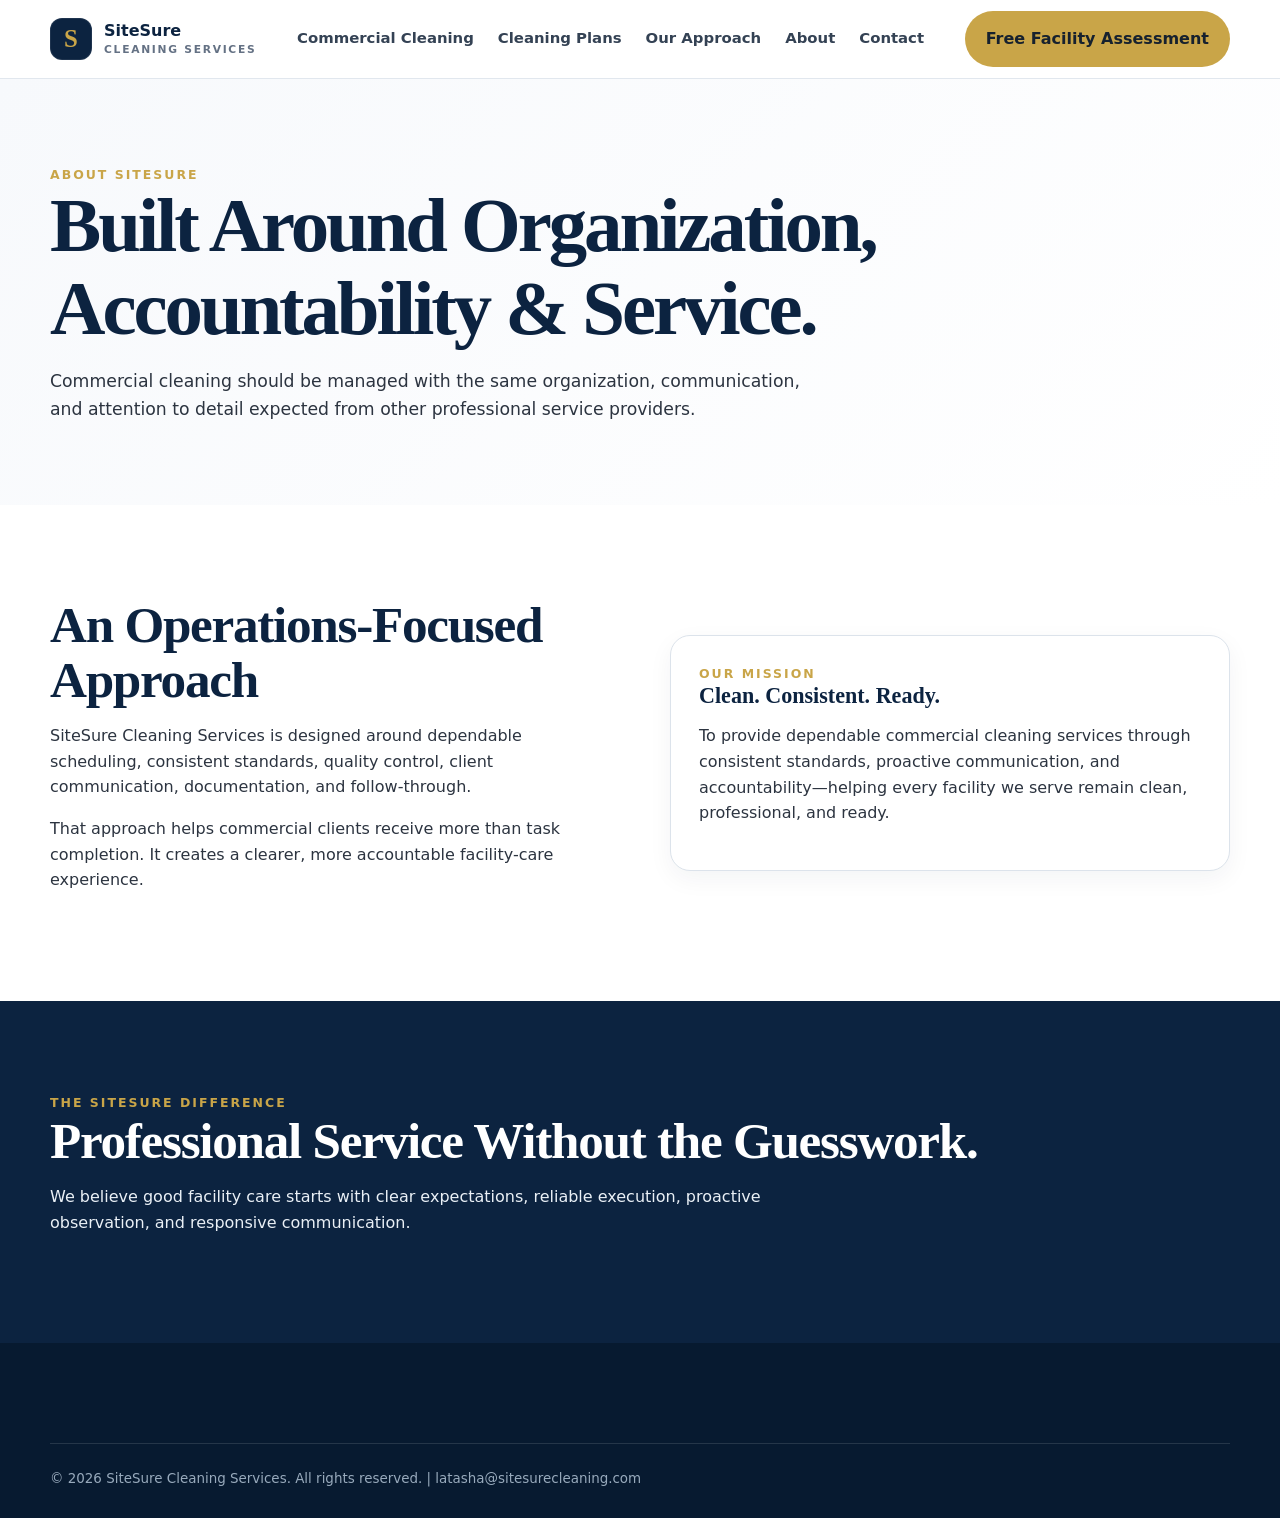
==== about.html @ b4db821f "Add files via upload" ====
<!doctype html><html lang="en"><head><meta charset="utf-8"><meta name="viewport" content="width=device-width,initial-scale=1"><title>About SiteSure Cleaning Services</title><meta name="description" content="SiteSure was built around organization, accountability, communication, and dependable commercial facility care."><link rel="stylesheet" href="assets/site.css"></head><body>
<header class="header"><div class="container nav"><a class="brand" href="index.html"><span class="brandmark">S</span><span class="brandtext">SiteSure<small>Cleaning Services</small></span></a><button class="mobile-toggle" aria-label="Open navigation">☰</button><nav class="navlinks"><a href="commercial-cleaning.html">Commercial Cleaning</a><a href="cleaning-plans.html">Cleaning Plans</a><a href="our-approach.html">Our Approach</a><a href="about.html">About</a><a href="contact.html">Contact</a></nav><a class="btn primary" href="assessment.html">Free Facility Assessment</a></div></header>
<main><section class="page-hero"><div class="container"><div class="eyebrow">About SiteSure</div><h1>Built Around Organization, Accountability & Service.</h1><p>Commercial cleaning should be managed with the same organization, communication, and attention to detail expected from other professional service providers.</p></div></section><section class="section"><div class="container split"><div><h2>An Operations-Focused Approach</h2><p>SiteSure Cleaning Services is designed around dependable scheduling, consistent standards, quality control, client communication, documentation, and follow-through.</p><p>That approach helps commercial clients receive more than task completion. It creates a clearer, more accountable facility-care experience.</p></div><div class="card"><div class="eyebrow">Our Mission</div><h3>Clean. Consistent. Ready.</h3><p>To provide dependable commercial cleaning services through consistent standards, proactive communication, and accountability—helping every facility we serve remain clean, professional, and ready.</p></div></div></section><section class="section dark"><div class="container"><div class="eyebrow">The SiteSure Difference</div><h2>Professional Service Without the Guesswork.</h2><p style="max-width:800px">We believe good facility care starts with clear expectations, reliable execution, proactive observation, and responsive communication.</p></div></section></main>
<footer class="footer"><div class="container"><div class="footer-bottom">© 2026 SiteSure Cleaning Services. All rights reserved. | latasha@sitesurecleaning.com</div></div></footer><script src="assets/site.js"></script></body></html>
---- assets/site.css ----
:root {
  --navy:#0c2340;
  --navy-2:#15385d;
  --charcoal:#2c3440;
  --slate:#647184;
  --gold:#c9a548;
  --gold-soft:#f5efdf;
  --cloud:#f6f8fb;
  --white:#fff;
  --border:#dce3eb;
  --shadow:0 18px 50px rgba(12,35,64,.12);
  --radius:20px;
}
*{box-sizing:border-box}html{scroll-behavior:smooth}body{margin:0;font-family:Inter,ui-sans-serif,system-ui,-apple-system,BlinkMacSystemFont,"Segoe UI",sans-serif;color:var(--charcoal);background:var(--white);line-height:1.6}a{color:inherit;text-decoration:none}img,svg{max-width:100%}button,input,select,textarea{font:inherit}.container{width:min(1180px,calc(100% - 40px));margin:auto}.eyebrow{font-size:.78rem;font-weight:800;letter-spacing:.16em;text-transform:uppercase;color:var(--gold)}h1,h2,h3{font-family:Georgia,"Times New Roman",serif;color:var(--navy);line-height:1.08;margin:0 0 16px}h1{font-size:clamp(2.7rem,6vw,5.4rem);letter-spacing:-.04em}h2{font-size:clamp(2rem,4vw,3.25rem);letter-spacing:-.025em}h3{font-size:1.38rem}.muted{color:var(--slate)}.section{padding:92px 0}.section.soft{background:var(--cloud)}.section.dark{background:var(--navy);color:#eaf0f6}.section.dark h2,.section.dark h3{color:white}.btn{display:inline-flex;align-items:center;justify-content:center;gap:10px;padding:14px 20px;border-radius:999px;font-weight:800;border:1px solid transparent;transition:.2s ease;cursor:pointer}.btn.primary{background:var(--gold);color:#16212e}.btn.primary:hover{transform:translateY(-2px);box-shadow:0 10px 22px rgba(201,165,72,.25)}.btn.secondary{border-color:#c7d1dc;background:white;color:var(--navy)}.btn.secondary:hover{border-color:var(--navy)}.btn.dark{background:var(--navy);color:white}.header{position:sticky;top:0;z-index:50;background:rgba(255,255,255,.96);backdrop-filter:blur(12px);border-bottom:1px solid rgba(220,227,235,.85)}.nav{height:78px;display:flex;align-items:center;justify-content:space-between;gap:20px}.brand{display:flex;align-items:center;gap:12px;font-weight:900;color:var(--navy)}.brandmark{width:42px;height:42px;border-radius:12px;background:var(--navy);display:grid;place-items:center;color:var(--gold);font-family:Georgia,serif;font-size:1.55rem;box-shadow:inset 0 0 0 1px rgba(255,255,255,.08)}.brandtext{line-height:1.05}.brandtext small{display:block;font-size:.67rem;text-transform:uppercase;letter-spacing:.16em;color:var(--slate);margin-top:4px}.navlinks{display:flex;align-items:center;gap:24px;font-size:.93rem;font-weight:700;color:#344254}.navlinks a:hover{color:var(--navy)}.mobile-toggle{display:none;border:0;background:transparent;font-size:1.5rem;color:var(--navy)}
.hero{position:relative;overflow:hidden;background:linear-gradient(135deg,#f8fafc 0%,#fff 50%,#f1f4f8 100%)}.hero .container{display:grid;grid-template-columns:1.05fr .95fr;gap:60px;align-items:center;padding-top:86px;padding-bottom:92px}.hero-copy p{font-size:1.12rem;max-width:690px}.hero-quote{font-size:1.25rem;font-weight:800;color:var(--navy);border-left:4px solid var(--gold);padding-left:18px;margin:24px 0}.actions{display:flex;gap:12px;flex-wrap:wrap;margin-top:28px}.hero-art{position:relative;min-height:520px}.office-card{position:absolute;inset:20px 0 0 40px;border-radius:28px;background:linear-gradient(180deg,#e9edf2 0,#d8dfe7 40%,#c8d0d9 40%,#e7ebef 100%);overflow:hidden;box-shadow:var(--shadow);border:1px solid #d6dde5}.office-card:before{content:"";position:absolute;left:8%;top:8%;width:84%;height:34%;background:linear-gradient(90deg,rgba(255,255,255,.95) 0 23%,#b8c4d2 23% 24%,rgba(255,255,255,.95) 24% 49%,#b8c4d2 49% 50%,rgba(255,255,255,.95) 50% 75%,#b8c4d2 75% 76%,rgba(255,255,255,.95) 76% 100%);border:8px solid #9eacba}.office-card:after{content:"";position:absolute;left:12%;bottom:8%;width:76%;height:8px;background:#aab5c0;box-shadow:0 -85px 0 #b68e50}.plant{position:absolute;right:10%;bottom:11%;width:62px;height:120px}.plant:before{content:"";position:absolute;bottom:0;left:14px;width:38px;height:42px;background:#7d8792;border-radius:4px 4px 14px 14px}.plant:after{content:"";position:absolute;bottom:35px;left:10px;width:48px;height:72px;background:radial-gradient(ellipse at 50% 70%,#486354 0 18%,transparent 20%),radial-gradient(ellipse at 10% 45%,#496c57 0 20%,transparent 21%),radial-gradient(ellipse at 88% 40%,#446453 0 21%,transparent 22%),radial-gradient(ellipse at 45% 15%,#52745e 0 22%,transparent 23%)}.clean-cart{position:absolute;left:13%;bottom:9%;width:94px;height:128px}.clean-cart .body{position:absolute;bottom:20px;width:88px;height:76px;border-radius:10px;background:var(--navy-2);box-shadow:0 10px 25px rgba(0,0,0,.16)}.clean-cart .body:before{content:"";position:absolute;top:-28px;left:8px;width:70px;height:28px;border:5px solid var(--navy-2);border-bottom:0;border-radius:10px 10px 0 0}.clean-cart .body:after{content:"";position:absolute;left:12px;top:14px;width:64px;height:7px;background:var(--gold)}.clean-cart .wheel{position:absolute;bottom:6px;width:18px;height:18px;border-radius:50%;background:#2a3037}.clean-cart .wheel.one{left:10px}.clean-cart .wheel.two{right:6px}.badge{position:absolute;right:-10px;bottom:42px;background:white;padding:18px 20px;border-radius:16px;box-shadow:var(--shadow);border:1px solid var(--border);max-width:210px}.badge strong{display:block;color:var(--navy);font-size:1.08rem}.badge span{font-size:.84rem;color:var(--slate)}
.grid-4{display:grid;grid-template-columns:repeat(4,1fr);gap:20px}.grid-3{display:grid;grid-template-columns:repeat(3,1fr);gap:24px}.card{background:white;border:1px solid var(--border);border-radius:var(--radius);padding:28px;box-shadow:0 8px 24px rgba(12,35,64,.05)}.icon{width:46px;height:46px;border-radius:14px;background:var(--gold-soft);display:grid;place-items:center;color:#8a6a1b;font-weight:900;margin-bottom:20px}.plan{position:relative;padding:32px}.plan.recommended{border:2px solid var(--gold);transform:translateY(-10px);box-shadow:var(--shadow)}.ribbon{display:inline-flex;background:var(--gold-soft);color:#755914;border-radius:999px;padding:7px 11px;font-size:.75rem;font-weight:900;letter-spacing:.08em;text-transform:uppercase;margin-bottom:14px}.plan ul,.checklist{padding:0;margin:20px 0 0;list-style:none}.plan li,.checklist li{padding:8px 0 8px 28px;position:relative;border-bottom:1px solid #edf1f5}.plan li:last-child,.checklist li:last-child{border-bottom:0}.plan li:before,.checklist li:before{content:"✓";position:absolute;left:0;color:#8a6a1b;font-weight:900}.split{display:grid;grid-template-columns:1fr 1fr;gap:60px;align-items:center}.notice-panel{background:linear-gradient(155deg,var(--navy),#16395f);border-radius:28px;padding:42px;color:#e9eff6;box-shadow:var(--shadow)}.notice-panel h3{color:white}.notice-list{display:grid;grid-template-columns:1fr 1fr;gap:10px;margin-top:24px}.notice-item{padding:12px 14px;background:rgba(255,255,255,.07);border:1px solid rgba(255,255,255,.12);border-radius:12px;font-size:.9rem}.industries{display:grid;grid-template-columns:repeat(3,1fr);gap:14px}.industry{padding:22px;border:1px solid var(--border);border-radius:16px;background:white;font-weight:800;color:var(--navy)}.cta{border-radius:28px;background:linear-gradient(135deg,#0d2747,#153c63);padding:52px;color:white;display:flex;align-items:center;justify-content:space-between;gap:24px}.cta h2{color:white;margin-bottom:8px}.page-hero{padding:86px 0 64px;background:linear-gradient(135deg,#f7f9fc,#fff)}.page-hero p{font-size:1.08rem;max-width:760px}.form-wrap{display:grid;grid-template-columns:.75fr 1.25fr;gap:36px;align-items:start}.form-card{background:white;border:1px solid var(--border);border-radius:24px;padding:32px;box-shadow:var(--shadow)}.form-grid{display:grid;grid-template-columns:1fr 1fr;gap:18px}.field{display:flex;flex-direction:column;gap:7px}.field.full{grid-column:1/-1}.field label{font-size:.86rem;font-weight:800;color:var(--navy)}.field input,.field select,.field textarea{width:100%;border:1px solid #cbd5df;background:white;border-radius:11px;padding:12px 13px;outline:none}.field input:focus,.field select:focus,.field textarea:focus{border-color:var(--navy);box-shadow:0 0 0 3px rgba(12,35,64,.08)}.field textarea{min-height:120px;resize:vertical}.consent{display:flex;align-items:flex-start;gap:10px;font-size:.88rem;color:var(--slate);margin-top:4px}.consent input{margin-top:5px}.form-status{display:none;margin-top:18px;padding:16px;border-radius:12px}.form-status.success{display:block;background:#eef8f2;border:1px solid #b9dfc7;color:#28553a}.form-status.error{display:block;background:#fff3f3;border:1px solid #efc1c1;color:#7a2f2f}.info-stack{display:grid;gap:18px}.info-box{padding:24px;border-radius:18px;background:var(--cloud);border:1px solid var(--border)}.steps{counter-reset:step;display:grid;gap:14px}.step{position:relative;padding:22px 22px 22px 70px;border:1px solid var(--border);border-radius:16px;background:white}.step:before{counter-increment:step;content:counter(step);position:absolute;left:20px;top:20px;width:34px;height:34px;border-radius:50%;display:grid;place-items:center;background:var(--gold-soft);color:#795c16;font-weight:900}.footer{background:#071a30;color:#cbd6e2;padding:58px 0 28px}.footer h3{color:white;font-size:1.15rem}.footer-grid{display:grid;grid-template-columns:1.4fr 1fr 1fr;gap:50px}.footer a{color:#cbd6e2}.footer a:hover{color:white}.footer-bottom{margin-top:42px;padding-top:24px;border-top:1px solid rgba(255,255,255,.12);font-size:.84rem;color:#98aabc}.legal{max-width:860px}.legal h2{font-size:1.5rem;margin-top:34px}.legal p,.legal li{color:#505d6c}.kicker{font-size:1.05rem;font-weight:800;color:var(--navy)}
@media(max-width:980px){.navlinks{position:absolute;top:78px;left:0;right:0;background:white;display:none;flex-direction:column;align-items:flex-start;padding:22px 24px;border-bottom:1px solid var(--border)}.navlinks.open{display:flex}.mobile-toggle{display:block}.nav .btn.primary{display:none}.hero .container,.split,.form-wrap{grid-template-columns:1fr}.hero-art{min-height:440px}.office-card{inset:10px 30px 0}.grid-4{grid-template-columns:repeat(2,1fr)}.grid-3{grid-template-columns:1fr}.plan.recommended{transform:none}.industries{grid-template-columns:repeat(2,1fr)}.footer-grid{grid-template-columns:1fr 1fr}.footer-grid>div:first-child{grid-column:1/-1}}
@media(max-width:640px){.container{width:min(100% - 28px,1180px)}.section{padding:68px 0}.hero .container{padding-top:58px;padding-bottom:64px}.hero-art{min-height:350px}.office-card{inset:0}.badge{right:8px;bottom:18px}.grid-4{grid-template-columns:1fr}.industries{grid-template-columns:1fr}.notice-list{grid-template-columns:1fr}.cta{padding:34px;align-items:flex-start;flex-direction:column}.form-grid{grid-template-columns:1fr}.field.full{grid-column:auto}.footer-grid{grid-template-columns:1fr}.footer-grid>div:first-child{grid-column:auto}.nav{height:70px}.navlinks{top:70px}.brandtext{font-size:.92rem}}
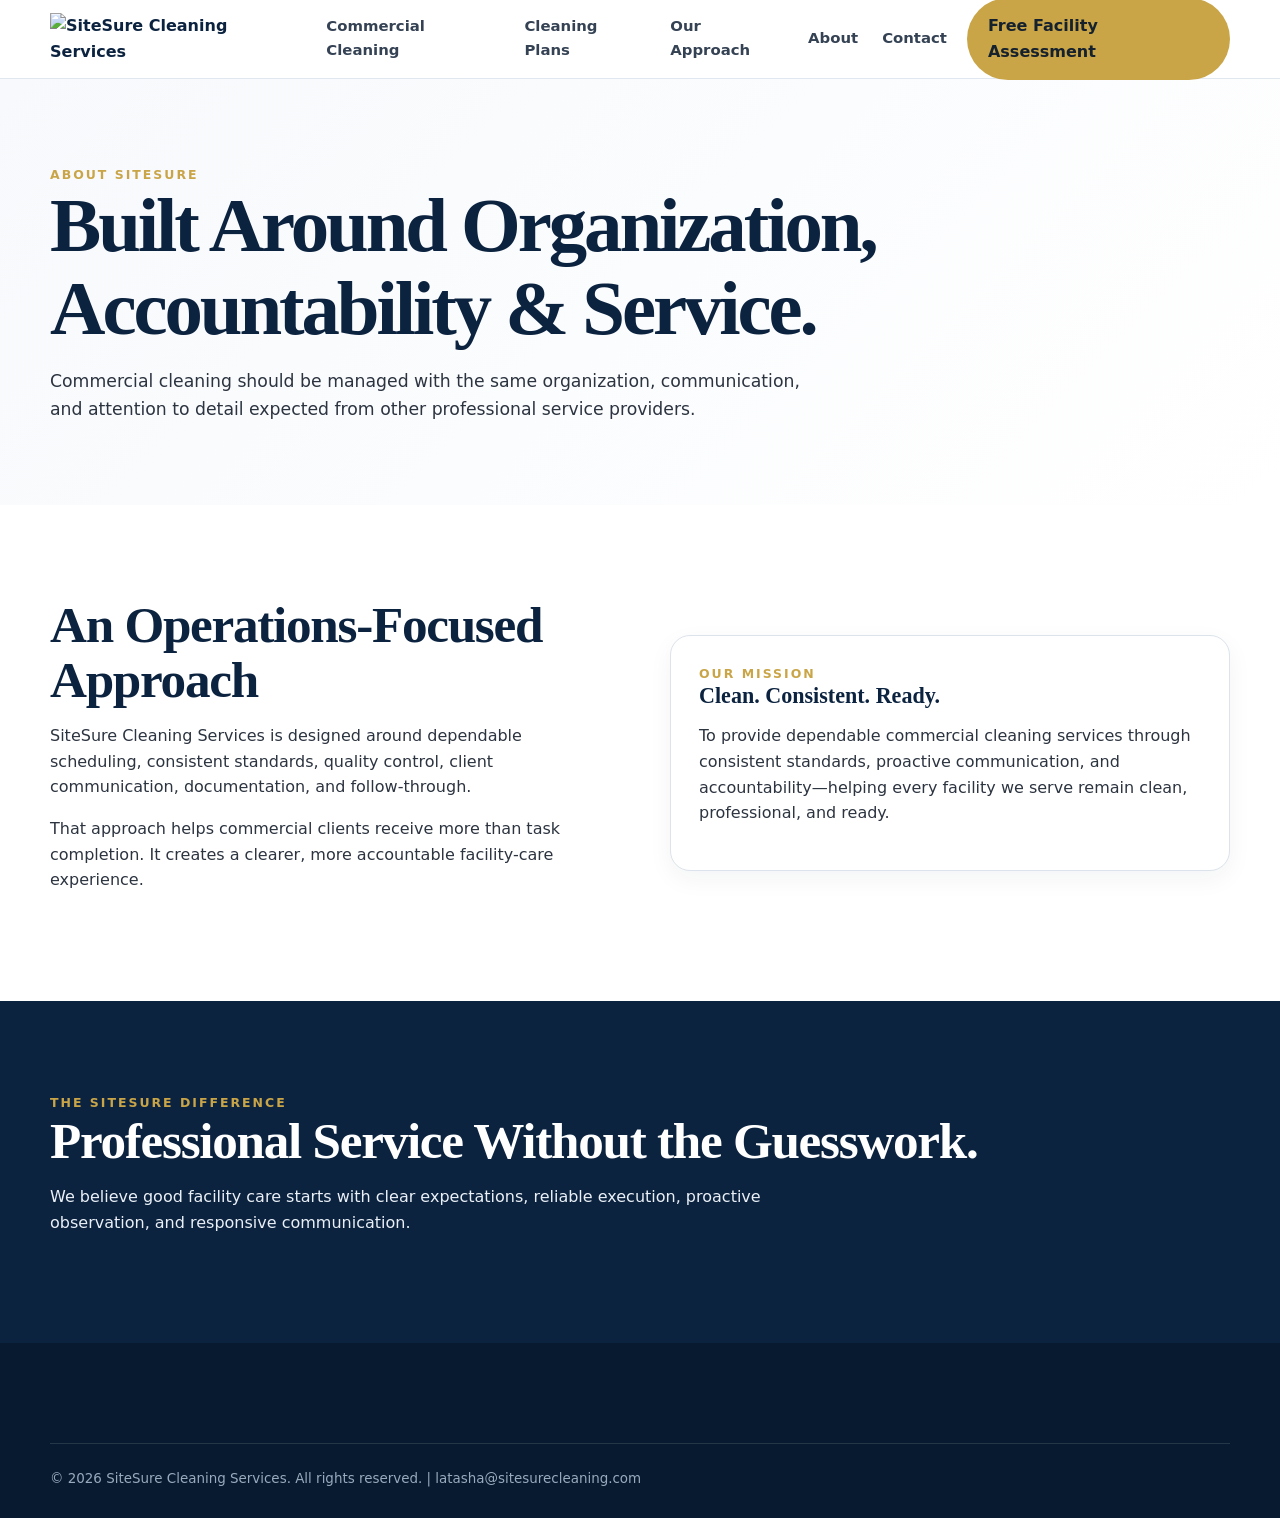
==== commit 1e05fc69: "Add files via upload" ====
--- a/about.html
+++ b/about.html
@@ -1,4 +1,4 @@
 <!doctype html><html lang="en"><head><meta charset="utf-8"><meta name="viewport" content="width=device-width,initial-scale=1"><title>About SiteSure Cleaning Services</title><meta name="description" content="SiteSure was built around organization, accountability, communication, and dependable commercial facility care."><link rel="stylesheet" href="assets/site.css"></head><body>
-<header class="header"><div class="container nav"><a class="brand" href="index.html"><span class="brandmark">S</span><span class="brandtext">SiteSure<small>Cleaning Services</small></span></a><button class="mobile-toggle" aria-label="Open navigation">☰</button><nav class="navlinks"><a href="commercial-cleaning.html">Commercial Cleaning</a><a href="cleaning-plans.html">Cleaning Plans</a><a href="our-approach.html">Our Approach</a><a href="about.html">About</a><a href="contact.html">Contact</a></nav><a class="btn primary" href="assessment.html">Free Facility Assessment</a></div></header>
+<header class="header"><div class="container nav"><a class="brand brand-image" href="index.html"><img src="assets/sitesure-logo.jpg" alt="SiteSure Cleaning Services"></a><button class="mobile-toggle" aria-label="Open navigation">☰</button><nav class="navlinks"><a href="commercial-cleaning.html">Commercial Cleaning</a><a href="cleaning-plans.html">Cleaning Plans</a><a href="our-approach.html">Our Approach</a><a href="about.html">About</a><a href="contact.html">Contact</a></nav><a class="btn primary" href="assessment.html">Free Facility Assessment</a></div></header>
 <main><section class="page-hero"><div class="container"><div class="eyebrow">About SiteSure</div><h1>Built Around Organization, Accountability & Service.</h1><p>Commercial cleaning should be managed with the same organization, communication, and attention to detail expected from other professional service providers.</p></div></section><section class="section"><div class="container split"><div><h2>An Operations-Focused Approach</h2><p>SiteSure Cleaning Services is designed around dependable scheduling, consistent standards, quality control, client communication, documentation, and follow-through.</p><p>That approach helps commercial clients receive more than task completion. It creates a clearer, more accountable facility-care experience.</p></div><div class="card"><div class="eyebrow">Our Mission</div><h3>Clean. Consistent. Ready.</h3><p>To provide dependable commercial cleaning services through consistent standards, proactive communication, and accountability—helping every facility we serve remain clean, professional, and ready.</p></div></div></section><section class="section dark"><div class="container"><div class="eyebrow">The SiteSure Difference</div><h2>Professional Service Without the Guesswork.</h2><p style="max-width:800px">We believe good facility care starts with clear expectations, reliable execution, proactive observation, and responsive communication.</p></div></section></main>
 <footer class="footer"><div class="container"><div class="footer-bottom">© 2026 SiteSure Cleaning Services. All rights reserved. | latasha@sitesurecleaning.com</div></div></footer><script src="assets/site.js"></script></body></html>
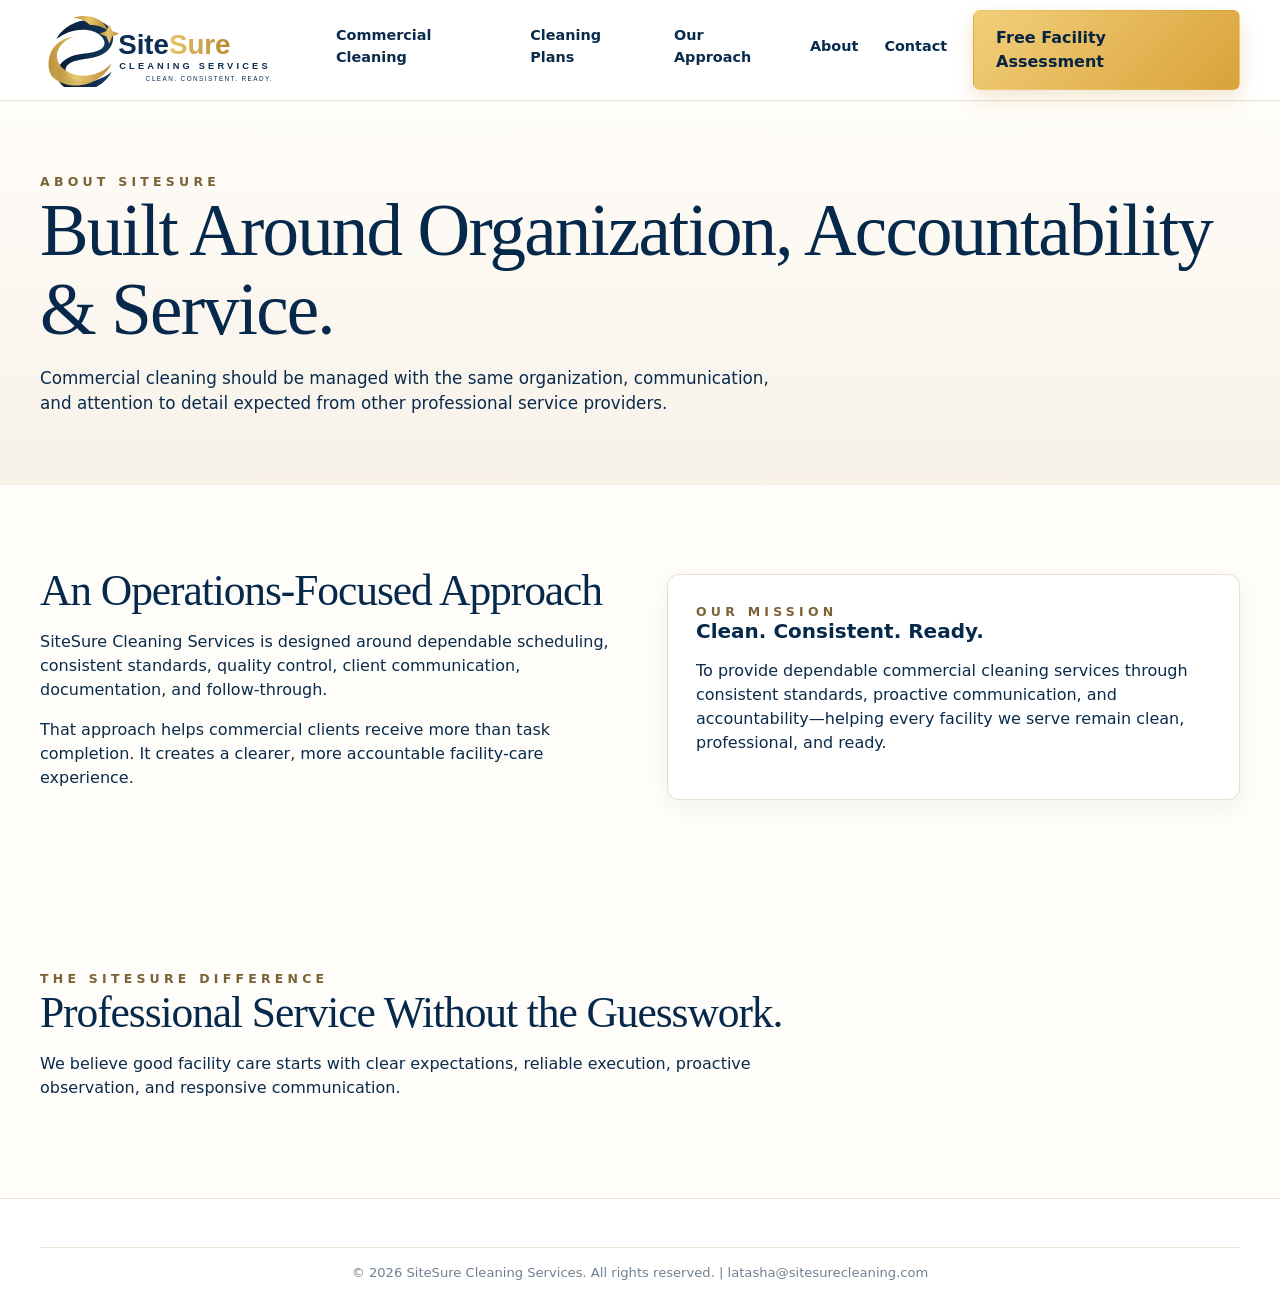
==== commit c2b395c2: "Use new SiteSure executive logo" ====
--- a/about.html
+++ b/about.html
@@ -1,4 +1,4 @@
 <!doctype html><html lang="en"><head><meta charset="utf-8"><meta name="viewport" content="width=device-width,initial-scale=1"><title>About SiteSure Cleaning Services</title><meta name="description" content="SiteSure was built around organization, accountability, communication, and dependable commercial facility care."><link rel="stylesheet" href="assets/site.css"></head><body>
-<header class="header"><div class="container nav"><a class="brand brand-image" href="index.html"><img src="assets/sitesure-logo.jpg" alt="SiteSure Cleaning Services"></a><button class="mobile-toggle" aria-label="Open navigation">☰</button><nav class="navlinks"><a href="commercial-cleaning.html">Commercial Cleaning</a><a href="cleaning-plans.html">Cleaning Plans</a><a href="our-approach.html">Our Approach</a><a href="about.html">About</a><a href="contact.html">Contact</a></nav><a class="btn primary" href="assessment.html">Free Facility Assessment</a></div></header>
+<header class="header"><div class="container nav"><a class="brand brand-image" href="index.html"><img src="assets/sitesure-logo.svg?v=20260910-3" alt="SiteSure Cleaning Services"></a><button class="mobile-toggle" aria-label="Open navigation">☰</button><nav class="navlinks"><a href="commercial-cleaning.html">Commercial Cleaning</a><a href="cleaning-plans.html">Cleaning Plans</a><a href="our-approach.html">Our Approach</a><a href="about.html">About</a><a href="contact.html">Contact</a></nav><a class="btn primary" href="assessment.html">Free Facility Assessment</a></div></header>
 <main><section class="page-hero"><div class="container"><div class="eyebrow">About SiteSure</div><h1>Built Around Organization, Accountability & Service.</h1><p>Commercial cleaning should be managed with the same organization, communication, and attention to detail expected from other professional service providers.</p></div></section><section class="section"><div class="container split"><div><h2>An Operations-Focused Approach</h2><p>SiteSure Cleaning Services is designed around dependable scheduling, consistent standards, quality control, client communication, documentation, and follow-through.</p><p>That approach helps commercial clients receive more than task completion. It creates a clearer, more accountable facility-care experience.</p></div><div class="card"><div class="eyebrow">Our Mission</div><h3>Clean. Consistent. Ready.</h3><p>To provide dependable commercial cleaning services through consistent standards, proactive communication, and accountability—helping every facility we serve remain clean, professional, and ready.</p></div></div></section><section class="section dark"><div class="container"><div class="eyebrow">The SiteSure Difference</div><h2>Professional Service Without the Guesswork.</h2><p style="max-width:800px">We believe good facility care starts with clear expectations, reliable execution, proactive observation, and responsive communication.</p></div></section></main>
 <footer class="footer"><div class="container"><div class="footer-bottom">© 2026 SiteSure Cleaning Services. All rights reserved. | latasha@sitesurecleaning.com</div></div></footer><script src="assets/site.js"></script></body></html>
--- a/assets/site.css
+++ b/assets/site.css
@@ -1,18 +1,28 @@
-:root {
-  --navy:#0c2340;
-  --navy-2:#15385d;
-  --charcoal:#2c3440;
-  --slate:#647184;
-  --gold:#c9a548;
-  --gold-soft:#f5efdf;
-  --cloud:#f6f8fb;
-  --white:#fff;
-  --border:#dce3eb;
-  --shadow:0 18px 50px rgba(12,35,64,.12);
-  --radius:20px;
-}
-*{box-sizing:border-box}html{scroll-behavior:smooth}body{margin:0;font-family:Inter,ui-sans-serif,system-ui,-apple-system,BlinkMacSystemFont,"Segoe UI",sans-serif;color:var(--charcoal);background:var(--white);line-height:1.6}a{color:inherit;text-decoration:none}img,svg{max-width:100%}button,input,select,textarea{font:inherit}.container{width:min(1180px,calc(100% - 40px));margin:auto}.eyebrow{font-size:.78rem;font-weight:800;letter-spacing:.16em;text-transform:uppercase;color:var(--gold)}h1,h2,h3{font-family:Georgia,"Times New Roman",serif;color:var(--navy);line-height:1.08;margin:0 0 16px}h1{font-size:clamp(2.7rem,6vw,5.4rem);letter-spacing:-.04em}h2{font-size:clamp(2rem,4vw,3.25rem);letter-spacing:-.025em}h3{font-size:1.38rem}.muted{color:var(--slate)}.section{padding:92px 0}.section.soft{background:var(--cloud)}.section.dark{background:var(--navy);color:#eaf0f6}.section.dark h2,.section.dark h3{color:white}.btn{display:inline-flex;align-items:center;justify-content:center;gap:10px;padding:14px 20px;border-radius:999px;font-weight:800;border:1px solid transparent;transition:.2s ease;cursor:pointer}.btn.primary{background:var(--gold);color:#16212e}.btn.primary:hover{transform:translateY(-2px);box-shadow:0 10px 22px rgba(201,165,72,.25)}.btn.secondary{border-color:#c7d1dc;background:white;color:var(--navy)}.btn.secondary:hover{border-color:var(--navy)}.btn.dark{background:var(--navy);color:white}.header{position:sticky;top:0;z-index:50;background:rgba(255,255,255,.96);backdrop-filter:blur(12px);border-bottom:1px solid rgba(220,227,235,.85)}.nav{height:78px;display:flex;align-items:center;justify-content:space-between;gap:20px}.brand{display:flex;align-items:center;gap:12px;font-weight:900;color:var(--navy)}.brandmark{width:42px;height:42px;border-radius:12px;background:var(--navy);display:grid;place-items:center;color:var(--gold);font-family:Georgia,serif;font-size:1.55rem;box-shadow:inset 0 0 0 1px rgba(255,255,255,.08)}.brandtext{line-height:1.05}.brandtext small{display:block;font-size:.67rem;text-transform:uppercase;letter-spacing:.16em;color:var(--slate);margin-top:4px}.navlinks{display:flex;align-items:center;gap:24px;font-size:.93rem;font-weight:700;color:#344254}.navlinks a:hover{color:var(--navy)}.mobile-toggle{display:none;border:0;background:transparent;font-size:1.5rem;color:var(--navy)}
-.hero{position:relative;overflow:hidden;background:linear-gradient(135deg,#f8fafc 0%,#fff 50%,#f1f4f8 100%)}.hero .container{display:grid;grid-template-columns:1.05fr .95fr;gap:60px;align-items:center;padding-top:86px;padding-bottom:92px}.hero-copy p{font-size:1.12rem;max-width:690px}.hero-quote{font-size:1.25rem;font-weight:800;color:var(--navy);border-left:4px solid var(--gold);padding-left:18px;margin:24px 0}.actions{display:flex;gap:12px;flex-wrap:wrap;margin-top:28px}.hero-art{position:relative;min-height:520px}.office-card{position:absolute;inset:20px 0 0 40px;border-radius:28px;background:linear-gradient(180deg,#e9edf2 0,#d8dfe7 40%,#c8d0d9 40%,#e7ebef 100%);overflow:hidden;box-shadow:var(--shadow);border:1px solid #d6dde5}.office-card:before{content:"";position:absolute;left:8%;top:8%;width:84%;height:34%;background:linear-gradient(90deg,rgba(255,255,255,.95) 0 23%,#b8c4d2 23% 24%,rgba(255,255,255,.95) 24% 49%,#b8c4d2 49% 50%,rgba(255,255,255,.95) 50% 75%,#b8c4d2 75% 76%,rgba(255,255,255,.95) 76% 100%);border:8px solid #9eacba}.office-card:after{content:"";position:absolute;left:12%;bottom:8%;width:76%;height:8px;background:#aab5c0;box-shadow:0 -85px 0 #b68e50}.plant{position:absolute;right:10%;bottom:11%;width:62px;height:120px}.plant:before{content:"";position:absolute;bottom:0;left:14px;width:38px;height:42px;background:#7d8792;border-radius:4px 4px 14px 14px}.plant:after{content:"";position:absolute;bottom:35px;left:10px;width:48px;height:72px;background:radial-gradient(ellipse at 50% 70%,#486354 0 18%,transparent 20%),radial-gradient(ellipse at 10% 45%,#496c57 0 20%,transparent 21%),radial-gradient(ellipse at 88% 40%,#446453 0 21%,transparent 22%),radial-gradient(ellipse at 45% 15%,#52745e 0 22%,transparent 23%)}.clean-cart{position:absolute;left:13%;bottom:9%;width:94px;height:128px}.clean-cart .body{position:absolute;bottom:20px;width:88px;height:76px;border-radius:10px;background:var(--navy-2);box-shadow:0 10px 25px rgba(0,0,0,.16)}.clean-cart .body:before{content:"";position:absolute;top:-28px;left:8px;width:70px;height:28px;border:5px solid var(--navy-2);border-bottom:0;border-radius:10px 10px 0 0}.clean-cart .body:after{content:"";position:absolute;left:12px;top:14px;width:64px;height:7px;background:var(--gold)}.clean-cart .wheel{position:absolute;bottom:6px;width:18px;height:18px;border-radius:50%;background:#2a3037}.clean-cart .wheel.one{left:10px}.clean-cart .wheel.two{right:6px}.badge{position:absolute;right:-10px;bottom:42px;background:white;padding:18px 20px;border-radius:16px;box-shadow:var(--shadow);border:1px solid var(--border);max-width:210px}.badge strong{display:block;color:var(--navy);font-size:1.08rem}.badge span{font-size:.84rem;color:var(--slate)}
-.grid-4{display:grid;grid-template-columns:repeat(4,1fr);gap:20px}.grid-3{display:grid;grid-template-columns:repeat(3,1fr);gap:24px}.card{background:white;border:1px solid var(--border);border-radius:var(--radius);padding:28px;box-shadow:0 8px 24px rgba(12,35,64,.05)}.icon{width:46px;height:46px;border-radius:14px;background:var(--gold-soft);display:grid;place-items:center;color:#8a6a1b;font-weight:900;margin-bottom:20px}.plan{position:relative;padding:32px}.plan.recommended{border:2px solid var(--gold);transform:translateY(-10px);box-shadow:var(--shadow)}.ribbon{display:inline-flex;background:var(--gold-soft);color:#755914;border-radius:999px;padding:7px 11px;font-size:.75rem;font-weight:900;letter-spacing:.08em;text-transform:uppercase;margin-bottom:14px}.plan ul,.checklist{padding:0;margin:20px 0 0;list-style:none}.plan li,.checklist li{padding:8px 0 8px 28px;position:relative;border-bottom:1px solid #edf1f5}.plan li:last-child,.checklist li:last-child{border-bottom:0}.plan li:before,.checklist li:before{content:"✓";position:absolute;left:0;color:#8a6a1b;font-weight:900}.split{display:grid;grid-template-columns:1fr 1fr;gap:60px;align-items:center}.notice-panel{background:linear-gradient(155deg,var(--navy),#16395f);border-radius:28px;padding:42px;color:#e9eff6;box-shadow:var(--shadow)}.notice-panel h3{color:white}.notice-list{display:grid;grid-template-columns:1fr 1fr;gap:10px;margin-top:24px}.notice-item{padding:12px 14px;background:rgba(255,255,255,.07);border:1px solid rgba(255,255,255,.12);border-radius:12px;font-size:.9rem}.industries{display:grid;grid-template-columns:repeat(3,1fr);gap:14px}.industry{padding:22px;border:1px solid var(--border);border-radius:16px;background:white;font-weight:800;color:var(--navy)}.cta{border-radius:28px;background:linear-gradient(135deg,#0d2747,#153c63);padding:52px;color:white;display:flex;align-items:center;justify-content:space-between;gap:24px}.cta h2{color:white;margin-bottom:8px}.page-hero{padding:86px 0 64px;background:linear-gradient(135deg,#f7f9fc,#fff)}.page-hero p{font-size:1.08rem;max-width:760px}.form-wrap{display:grid;grid-template-columns:.75fr 1.25fr;gap:36px;align-items:start}.form-card{background:white;border:1px solid var(--border);border-radius:24px;padding:32px;box-shadow:var(--shadow)}.form-grid{display:grid;grid-template-columns:1fr 1fr;gap:18px}.field{display:flex;flex-direction:column;gap:7px}.field.full{grid-column:1/-1}.field label{font-size:.86rem;font-weight:800;color:var(--navy)}.field input,.field select,.field textarea{width:100%;border:1px solid #cbd5df;background:white;border-radius:11px;padding:12px 13px;outline:none}.field input:focus,.field select:focus,.field textarea:focus{border-color:var(--navy);box-shadow:0 0 0 3px rgba(12,35,64,.08)}.field textarea{min-height:120px;resize:vertical}.consent{display:flex;align-items:flex-start;gap:10px;font-size:.88rem;color:var(--slate);margin-top:4px}.consent input{margin-top:5px}.form-status{display:none;margin-top:18px;padding:16px;border-radius:12px}.form-status.success{display:block;background:#eef8f2;border:1px solid #b9dfc7;color:#28553a}.form-status.error{display:block;background:#fff3f3;border:1px solid #efc1c1;color:#7a2f2f}.info-stack{display:grid;gap:18px}.info-box{padding:24px;border-radius:18px;background:var(--cloud);border:1px solid var(--border)}.steps{counter-reset:step;display:grid;gap:14px}.step{position:relative;padding:22px 22px 22px 70px;border:1px solid var(--border);border-radius:16px;background:white}.step:before{counter-increment:step;content:counter(step);position:absolute;left:20px;top:20px;width:34px;height:34px;border-radius:50%;display:grid;place-items:center;background:var(--gold-soft);color:#795c16;font-weight:900}.footer{background:#071a30;color:#cbd6e2;padding:58px 0 28px}.footer h3{color:white;font-size:1.15rem}.footer-grid{display:grid;grid-template-columns:1.4fr 1fr 1fr;gap:50px}.footer a{color:#cbd6e2}.footer a:hover{color:white}.footer-bottom{margin-top:42px;padding-top:24px;border-top:1px solid rgba(255,255,255,.12);font-size:.84rem;color:#98aabc}.legal{max-width:860px}.legal h2{font-size:1.5rem;margin-top:34px}.legal p,.legal li{color:#505d6c}.kicker{font-size:1.05rem;font-weight:800;color:var(--navy)}
-@media(max-width:980px){.navlinks{position:absolute;top:78px;left:0;right:0;background:white;display:none;flex-direction:column;align-items:flex-start;padding:22px 24px;border-bottom:1px solid var(--border)}.navlinks.open{display:flex}.mobile-toggle{display:block}.nav .btn.primary{display:none}.hero .container,.split,.form-wrap{grid-template-columns:1fr}.hero-art{min-height:440px}.office-card{inset:10px 30px 0}.grid-4{grid-template-columns:repeat(2,1fr)}.grid-3{grid-template-columns:1fr}.plan.recommended{transform:none}.industries{grid-template-columns:repeat(2,1fr)}.footer-grid{grid-template-columns:1fr 1fr}.footer-grid>div:first-child{grid-column:1/-1}}
-@media(max-width:640px){.container{width:min(100% - 28px,1180px)}.section{padding:68px 0}.hero .container{padding-top:58px;padding-bottom:64px}.hero-art{min-height:350px}.office-card{inset:0}.badge{right:8px;bottom:18px}.grid-4{grid-template-columns:1fr}.industries{grid-template-columns:1fr}.notice-list{grid-template-columns:1fr}.cta{padding:34px;align-items:flex-start;flex-direction:column}.form-grid{grid-template-columns:1fr}.field.full{grid-column:auto}.footer-grid{grid-template-columns:1fr}.footer-grid>div:first-child{grid-column:auto}.nav{height:70px}.navlinks{top:70px}.brandtext{font-size:.92rem}}
+:root{--navy:#06294b;--navy2:#0b3d6b;--blue:#135f9d;--gold:#f3bd2f;--gold2:#dca31b;--ink:#082646;--muted:#54677a;--soft:#f2f7fb;--border:#d9e3ec;--white:#fff;--shadow:0 12px 34px rgba(6,41,75,.12)}
+*{box-sizing:border-box}html{scroll-behavior:smooth}body{margin:0;font-family:Inter,ui-sans-serif,system-ui,-apple-system,BlinkMacSystemFont,"Segoe UI",sans-serif;color:var(--ink);background:#fff;line-height:1.5}a{color:inherit;text-decoration:none}img{display:block;max-width:100%}button,input,select,textarea{font:inherit}.container{width:min(1200px,calc(100% - 48px));margin:auto}.eyebrow{font-size:.78rem;font-weight:800;letter-spacing:.28em;text-transform:uppercase;color:var(--navy)}h1,h2,h3{margin:0 0 14px;color:var(--navy);line-height:1.08}h1{font-size:clamp(2.6rem,5.7vw,5.2rem);font-weight:850;letter-spacing:-.035em}h2{font-size:clamp(2rem,3.4vw,3.25rem);font-weight:850;letter-spacing:-.025em}h3{font-size:1.25rem}.muted{color:var(--muted)}.section{padding:82px 0}.section.soft,.page-hero{background:linear-gradient(180deg,#f8fbfd,#eef5fa)}
+.header{position:sticky;top:0;z-index:50;background:#fff;border-bottom:1px solid #e8eef4;box-shadow:0 1px 0 rgba(0,0,0,.02)}.nav{min-height:100px;display:flex;align-items:center;gap:26px}.brand-image{flex:0 0 auto}.brand-image img{width:255px;height:auto}.nav-right{margin-left:auto;display:flex;flex-direction:column;align-items:flex-end;gap:19px}.service-area{font-size:.78rem;color:var(--navy);font-weight:700}.navlinks{display:flex;gap:26px;align-items:center;font-size:.9rem;font-weight:700}.navlinks a{padding-bottom:5px;border-bottom:2px solid transparent}.navlinks a:hover,.navlinks a.active{border-bottom-color:var(--navy)}.nav-cta{min-width:192px;text-align:center;line-height:1.2}.mobile-toggle{display:none;border:0;background:none;font-size:1.6rem;color:var(--navy)}
+.btn{display:inline-flex;align-items:center;justify-content:center;gap:14px;border-radius:7px;padding:15px 22px;font-weight:800;border:1px solid transparent;transition:.2s ease;cursor:pointer}.btn.primary{background:linear-gradient(135deg,#f6ca48,#efb92b);color:#062441;box-shadow:0 7px 17px rgba(229,166,16,.2)}.btn.primary:hover{transform:translateY(-1px);box-shadow:0 10px 22px rgba(229,166,16,.28)}.btn.secondary{background:#fff;border-color:#c7d4e0;color:var(--navy)}.btn.ghost{background:rgba(255,255,255,.04);border-color:rgba(255,255,255,.78);color:white}.btn.outline-gold{border-color:var(--gold2);background:#fff;color:var(--navy);padding:12px 22px}
+.visual-hero{position:relative;min-height:545px;overflow:hidden;background:var(--navy)}.hero-photo{position:absolute;inset:0;background-image:url('hero-office.jpg');background-size:cover;background-position:right center}.hero-shade{position:absolute;inset:0;background:linear-gradient(90deg,rgba(2,26,49,.98) 0%,rgba(3,32,58,.94) 34%,rgba(3,32,58,.74) 51%,rgba(3,32,58,.08) 79%)}.hero-inner{position:relative;z-index:2;min-height:545px;display:flex;align-items:center}.hero-copy{width:min(600px,58%);padding:56px 0}.hero-eyebrow{color:white;margin-bottom:18px}.hero-copy h1{color:white;font-size:clamp(2.65rem,5vw,4.85rem)}.hero-copy h1 span{color:var(--gold)}.hero-quote{color:white;font-weight:800;font-size:clamp(1.4rem,2.2vw,2rem);line-height:1.25;margin:18px 0}.hero-quote em{font-style:normal;color:var(--gold)}.hero-copy p{color:#f3f7fb;font-size:1.06rem;max-width:560px}.actions{display:flex;gap:14px;flex-wrap:wrap;margin-top:27px}
+.benefit-strip{background:#fff;border-bottom:1px solid #e5edf3}.benefit-grid{display:grid;grid-template-columns:repeat(4,1fr);padding:26px 0}.benefit{text-align:center;padding:10px 26px;position:relative}.benefit:not(:last-child):after{content:"";position:absolute;right:0;top:14%;height:72%;width:1px;background:#d7e2ec}.benefit-icon{width:50px;height:50px;margin:0 auto 13px;border:2px solid var(--navy);border-radius:50%;display:grid;place-items:center;font-size:1.35rem;color:var(--navy)}.benefit h3{text-transform:uppercase;font-size:.95rem;margin-bottom:7px}.benefit p{font-size:.88rem;margin:0;color:#183a5a}
+.plans-showcase{padding:58px 0 64px;background:radial-gradient(circle at 50% 15%,#fff 0,#eef6fb 70%)}.section-heading.centered{text-align:center}.section-heading.centered p{margin:4px 0 0}.plan-grid{display:grid;grid-template-columns:repeat(3,1fr);gap:18px;margin-top:34px}.plan-card{position:relative;background:#fff;border-radius:7px;padding:25px 30px 18px;box-shadow:0 5px 18px rgba(6,41,75,.06);border:1px solid #edf2f6}.plan-card.featured{box-shadow:0 10px 26px rgba(6,41,75,.11);border-top:3px solid var(--gold)}.mini-badge{position:absolute;right:18px;top:16px;background:#fff4cf;color:#6f5210;border:1px solid #efd36e;border-radius:999px;padding:5px 9px;font-size:.65rem;text-transform:uppercase;font-weight:900;letter-spacing:.08em}.plan-symbol{float:left;margin-right:16px;width:54px;height:54px;border:1px solid var(--gold2);border-radius:50%;display:grid;place-items:center;color:var(--gold2);font-size:1.8rem}.plan-card h3{font-size:1.22rem;margin:7px 0 0}.plan-card .kicker{font-size:.89rem}.plan-card p{clear:both;min-height:84px;padding-top:17px;font-size:.94rem}.plan-link{display:flex;justify-content:center;gap:18px;border:1px solid var(--gold2);border-radius:7px;padding:10px 12px;font-size:.84rem;font-weight:800;margin-top:17px}
+.difference-section{display:grid;grid-template-columns:48% 52%;min-height:380px;border-top:10px solid #fff}.difference-photo{overflow:hidden}.difference-photo img{width:100%;height:100%;object-fit:cover}.difference-copy{padding:45px 6vw 40px 38px;background:white}.difference-copy .eyebrow{margin-bottom:8px}.difference-copy h2{font-size:clamp(1.8rem,3vw,2.8rem)}.difference-copy p{max-width:700px}.check-columns{display:grid;grid-template-columns:1fr 1fr;gap:5px 32px;margin:16px 0 20px}.check-columns ul{list-style:none;padding:0;margin:0}.check-columns li{position:relative;padding:5px 0 5px 25px;font-size:.9rem}.check-columns li:before{content:"✓";position:absolute;left:0;top:5px;width:16px;height:16px;border-radius:50%;background:var(--navy);color:#fff;display:grid;place-items:center;font-size:.68rem;font-weight:900}
+.impression-bar{background:linear-gradient(90deg,#062a4e,#0b4d81,#062a4e);color:white;text-align:center;padding:21px 0}.impression-bar strong{display:block;text-transform:uppercase;letter-spacing:.28em;font-size:1.04rem}.impression-bar span{font-size:.92rem}.assessment-bar{background:linear-gradient(90deg,#f3f9fc,#fff);border-bottom:1px solid #e6edf3}.assessment-bar .container{display:grid;grid-template-columns:66px 1fr auto;align-items:center;gap:23px;padding:23px 0}.assessment-icon{font-size:2.7rem;color:var(--navy)}.assessment-bar h2{font-size:1.55rem;margin:0 0 3px}.assessment-bar p{margin:0}.industries-section{padding:24px 0 35px}.centered-text{text-align:center}.industry-row{display:grid;grid-template-columns:repeat(6,1fr);margin-top:20px}.industry-row>div{text-align:center;padding:5px 18px;font-size:.8rem;font-weight:600}.industry-row>div:not(:last-child){border-right:1px solid #d9e4ed}.industry-row span{display:block;font-size:2rem;margin-bottom:8px;color:var(--navy)}
+.page-hero{padding:72px 0 52px}.page-hero p{font-size:1.05rem;max-width:760px}.grid-4{display:grid;grid-template-columns:repeat(4,1fr);gap:20px}.grid-3{display:grid;grid-template-columns:repeat(3,1fr);gap:24px}.card{background:#fff;border:1px solid var(--border);border-radius:12px;padding:28px;box-shadow:0 7px 22px rgba(6,41,75,.05)}.icon{width:45px;height:45px;border-radius:50%;background:#fff7df;border:1px solid #efd16b;display:grid;place-items:center;color:#8a6511;font-weight:900;margin-bottom:18px}.plan{position:relative}.plan.recommended{border-top:3px solid var(--gold)}.ribbon{display:inline-flex;background:#fff5d7;color:#755914;border-radius:999px;padding:7px 11px;font-size:.72rem;font-weight:900;letter-spacing:.08em;text-transform:uppercase;margin-bottom:14px}.plan ul,.checklist{padding:0;margin:20px 0 0;list-style:none}.plan li,.checklist li{padding:8px 0 8px 28px;position:relative;border-bottom:1px solid #edf1f5}.plan li:before,.checklist li:before{content:"✓";position:absolute;left:0;color:#8a6a1b;font-weight:900}.split{display:grid;grid-template-columns:1fr 1fr;gap:54px;align-items:center}.notice-panel{background:linear-gradient(155deg,var(--navy),#0f4a7b);border-radius:16px;padding:38px;color:#e9eff6;box-shadow:var(--shadow)}.notice-panel h3{color:white}.notice-list{display:grid;grid-template-columns:1fr 1fr;gap:10px;margin-top:24px}.notice-item{padding:12px 14px;background:rgba(255,255,255,.08);border:1px solid rgba(255,255,255,.12);border-radius:8px;font-size:.9rem}.industries{display:grid;grid-template-columns:repeat(3,1fr);gap:14px}.industry{padding:22px;border:1px solid var(--border);border-radius:10px;background:white;font-weight:800;color:var(--navy)}.cta{border-radius:12px;background:linear-gradient(135deg,#062a4e,#0d4c7e);padding:44px;color:white;display:flex;align-items:center;justify-content:space-between;gap:24px}.cta h2{color:white}.form-wrap{display:grid;grid-template-columns:.75fr 1.25fr;gap:36px;align-items:start}.form-card{background:white;border:1px solid var(--border);border-radius:14px;padding:32px;box-shadow:var(--shadow)}.form-grid{display:grid;grid-template-columns:1fr 1fr;gap:18px}.field{display:flex;flex-direction:column;gap:7px}.field.full{grid-column:1/-1}.field label{font-size:.86rem;font-weight:800;color:var(--navy)}.field input,.field select,.field textarea{width:100%;border:1px solid #cbd5df;background:white;border-radius:8px;padding:12px 13px;outline:none}.field input:focus,.field select:focus,.field textarea:focus{border-color:var(--navy);box-shadow:0 0 0 3px rgba(6,41,75,.08)}.field textarea{min-height:120px;resize:vertical}.consent{display:flex;align-items:flex-start;gap:10px;font-size:.88rem;color:var(--muted)}.form-status{display:none;margin-top:18px;padding:16px;border-radius:8px}.form-status.success{display:block;background:#eef8f2;border:1px solid #b9dfc7;color:#28553a}.form-status.error{display:block;background:#fff3f3;border:1px solid #efc1c1;color:#7a2f2f}.info-stack{display:grid;gap:18px}.info-box{padding:24px;border-radius:12px;background:var(--soft);border:1px solid var(--border)}.steps{counter-reset:step;display:grid;gap:14px}.step{position:relative;padding:20px 20px 20px 65px;border:1px solid var(--border);border-radius:10px;background:white}.step:before{counter-increment:step;content:counter(step);position:absolute;left:18px;top:18px;width:32px;height:32px;border-radius:50%;display:grid;place-items:center;background:#fff1c4;color:#72530f;font-weight:900}
+.footer{background:#061d35;color:#cbd6e2;padding:48px 0 24px}.footer h3{color:white;font-size:1.05rem}.footer-grid{display:grid;grid-template-columns:1.4fr 1fr 1fr;gap:48px}.footer a{color:#cbd6e2}.footer-logo img{width:220px}.footer-bottom{margin-top:35px;padding-top:20px;border-top:1px solid rgba(255,255,255,.12);font-size:.82rem;color:#98aabc}.legal{max-width:860px}.legal h2{font-size:1.45rem;margin-top:34px}.legal p,.legal li{color:#505d6c}.kicker{font-size:1.02rem;font-weight:700;color:var(--navy)}
+@media(max-width:1000px){.nav{min-height:80px}.brand-image img{width:215px}.service-area{display:none}.nav-right{margin-left:auto}.navlinks{position:absolute;top:80px;left:0;right:0;background:white;display:none;flex-direction:column;align-items:flex-start;padding:22px 24px;border-bottom:1px solid var(--border)}.navlinks.open{display:flex}.mobile-toggle{display:block;margin-left:auto}.nav-cta{display:none}.hero-photo{background-position:66% center}.hero-shade{background:linear-gradient(90deg,rgba(2,26,49,.98) 0%,rgba(3,32,58,.9) 58%,rgba(3,32,58,.35) 100%)}.hero-copy{width:72%}.benefit-grid{grid-template-columns:repeat(2,1fr)}.benefit:nth-child(2):after{display:none}.plan-grid{grid-template-columns:1fr}.plan-card p{min-height:0}.difference-section{grid-template-columns:1fr}.difference-photo{height:320px}.difference-copy{padding:42px 28px}.assessment-bar .container{grid-template-columns:52px 1fr}.assessment-bar .btn{grid-column:2}.industry-row{grid-template-columns:repeat(3,1fr);row-gap:22px}.industry-row>div:nth-child(3){border-right:0}.grid-4{grid-template-columns:repeat(2,1fr)}.grid-3{grid-template-columns:1fr}.split,.form-wrap{grid-template-columns:1fr}.footer-grid{grid-template-columns:1fr 1fr}.footer-grid>div:first-child{grid-column:1/-1}}
+@media(max-width:640px){.container{width:min(100% - 28px,1200px)}.brand-image img{width:184px}.hero-inner{min-height:575px;align-items:flex-end}.visual-hero{min-height:575px}.hero-photo{background-position:68% center}.hero-shade{background:linear-gradient(0deg,rgba(2,24,45,.98) 0%,rgba(3,31,56,.88) 63%,rgba(3,31,56,.28) 100%)}.hero-copy{width:100%;padding:150px 0 42px}.hero-copy h1{font-size:2.5rem}.hero-copy p{font-size:.97rem}.actions .btn{width:100%}.benefit-grid{grid-template-columns:1fr}.benefit:not(:last-child):after{right:12%;left:12%;top:auto;bottom:0;width:auto;height:1px}.check-columns{grid-template-columns:1fr}.impression-bar strong{letter-spacing:.15em;font-size:.88rem}.assessment-bar .container{grid-template-columns:1fr;text-align:center}.assessment-icon{display:none}.assessment-bar .btn{grid-column:auto}.industry-row{grid-template-columns:repeat(2,1fr)}.industry-row>div{border-right:0!important}.section{padding:62px 0}.grid-4{grid-template-columns:1fr}.industries{grid-template-columns:1fr}.notice-list{grid-template-columns:1fr}.cta{padding:30px;align-items:flex-start;flex-direction:column}.form-grid{grid-template-columns:1fr}.field.full{grid-column:auto}.footer-grid{grid-template-columns:1fr}.footer-grid>div:first-child{grid-column:auto}}
+
+/* SiteSure premium visual refresh — navy, warm ivory, champagne gold */
+:root{--navy:#06294b;--navy2:#0a3a66;--gold:#d8a33a;--gold2:#bd861a;--ivory:#fbf8f2;--cream:#f6f0e7;--ink:#0a2b4c;--muted:#5f6c78;--border:#e7ded0;--soft:#faf7f1;--shadow:0 16px 40px rgba(6,41,75,.11)}
+body{background:#fffdf9;color:var(--ink)}
+h1,h2{font-family:Georgia,"Times New Roman",serif;font-weight:500;letter-spacing:-.025em}.eyebrow{color:#7b6337;letter-spacing:.34em}.header{background:rgba(255,255,255,.98);border-bottom-color:#ece5da}.brand-image img{width:270px}.navlinks{font-weight:600}.navlinks a:hover,.navlinks a.active{border-bottom-color:var(--gold)}
+.btn{border-radius:7px}.btn.primary{background:linear-gradient(135deg,#f2cf7b,#d9a239);box-shadow:0 8px 20px rgba(185,132,25,.2)}.btn.primary:hover{box-shadow:0 12px 25px rgba(185,132,25,.28)}
+.visual-hero{min-height:565px;background:var(--navy)}.hero-photo{background-image:url('hero-premium.png');background-size:54% 100%;background-position:right center;background-repeat:no-repeat;background-color:#f4efe8}.hero-shade{background:linear-gradient(90deg,#06294b 0%,#06294b 44%,rgba(6,41,75,.96) 51%,rgba(6,41,75,.12) 72%,rgba(6,41,75,0) 100%)}.hero-inner{min-height:565px}.hero-copy{width:min(610px,58%);padding:48px 0}.hero-copy h1{font-size:clamp(3rem,5.4vw,5rem);line-height:.98}.hero-copy .serif-line{color:#fff}.hero-copy .script-line{display:inline-block;color:#efc267;font-family:"Brush Script MT","Segoe Script",cursive;font-size:.86em;font-weight:400;letter-spacing:.01em;margin-top:7px}.hero-quote{font-family:Inter,ui-sans-serif,system-ui,sans-serif;font-size:clamp(1.35rem,2.2vw,1.9rem);font-weight:800;margin-top:20px}.hero-quote em{color:var(--gold)}.hero-copy p{font-size:1rem;max-width:530px}.hero-benefits{display:flex;gap:28px;margin-top:29px;color:white}.hero-benefits>div{display:flex;align-items:center;gap:10px;padding-right:24px;border-right:1px solid rgba(255,255,255,.22)}.hero-benefits>div:last-child{border-right:0}.hero-benefits span{font-size:1.7rem;color:#efc267}.hero-benefits b{font-size:.72rem;line-height:1.25;text-transform:uppercase;letter-spacing:.15em}
+.plans-showcase{position:relative;background:linear-gradient(180deg,#fffdf9 0%,#faf5ed 100%);padding:58px 0 66px;overflow:hidden}.plans-showcase:before,.plans-showcase:after{content:"";position:absolute;width:460px;height:150px;border:2px solid rgba(216,163,58,.42);border-radius:50%;transform:rotate(-8deg)}.plans-showcase:before{left:-170px;top:-75px}.plans-showcase:after{right:-170px;top:-65px}.section-heading{position:relative;z-index:1}.section-heading h2{font-size:clamp(2.3rem,3.8vw,3.55rem);font-weight:500}.plan-grid{position:relative;z-index:1}.plan-card{border:1px solid #ead7b5;border-radius:10px;padding:12px 14px 18px;box-shadow:0 10px 28px rgba(6,41,75,.07);overflow:hidden}.plan-card.featured{border-top:1px solid #ead7b5;box-shadow:0 14px 34px rgba(6,41,75,.12)}.plan-photo{height:128px;border-radius:7px;overflow:hidden;margin-bottom:-28px}.plan-photo img{width:100%;height:100%;object-fit:cover}.plan-symbol{position:relative;float:none;margin:0 0 0 10px;background:white;width:58px;height:58px;box-shadow:0 3px 10px rgba(0,0,0,.07);z-index:2}.plan-card h3{font-family:Georgia,"Times New Roman",serif;font-size:1.35rem;margin:-42px 0 0 78px}.plan-card .kicker{margin-left:78px;min-height:24px;font-weight:500}.plan-card p{padding:20px 18px 0;min-height:106px}.plan-link{margin:10px 18px 0;background:#fffdf9}.mini-badge{top:18px;right:18px;background:#fff6dc}
+.difference-section{grid-template-columns:49% 51%;background:#fffdf9;border-top:0;min-height:425px}.difference-photo{background:#eae4dc}.difference-photo img{width:100%;height:100%;object-fit:cover;object-position:center}.difference-copy{padding:45px 5.5vw 42px 40px;background:linear-gradient(135deg,#fffdf9,#fbf7f0)}.difference-copy h2{font-size:clamp(2rem,3vw,3.05rem);font-weight:500}.check-columns li:before{background:var(--gold2)}.outline-gold{background:transparent!important}
+.signature-bar{position:relative;background:linear-gradient(100deg,#052748,#0a3b67 68%,#06294b);color:#fff;overflow:hidden}.signature-bar:before{content:"";position:absolute;left:-2%;top:-80px;width:52%;height:145px;border:2px solid rgba(239,194,103,.9);border-radius:50%;transform:rotate(8deg)}.signature-inner{position:relative;z-index:1;display:grid;grid-template-columns:1.15fr 1px 1.25fr auto;gap:30px;align-items:center;padding:28px 0}.signature-copy span{display:block;font-family:Georgia,"Times New Roman",serif;font-size:1.45rem}.signature-copy strong{display:block;color:#f0c66f;font-family:"Brush Script MT","Segoe Script",cursive;font-size:2rem;font-weight:400}.signature-divider{height:56px;background:rgba(255,255,255,.5)}.signature-inner h3{color:#fff;font-family:Georgia,"Times New Roman",serif;font-weight:500;margin-bottom:3px}.signature-inner p{margin:0;color:#e1e8ef;font-size:.9rem}
+.industries-section{background:#fffdf9;padding:28px 0 38px}.industry-row>div{font-family:Georgia,"Times New Roman",serif;font-size:.9rem;font-weight:500}.industry-row span{color:var(--navy);font-family:Inter,ui-sans-serif,system-ui,sans-serif}
+.footer{background:#fff;color:var(--navy);padding:26px 0 18px;border-top:1px solid #ece3d5}.footer-top{display:grid;grid-template-columns:240px 1fr 220px;align-items:center;gap:28px}.footer-logo img{width:205px}.footer-nav{display:flex;justify-content:center;gap:22px;font-size:.78rem;font-weight:700}.footer a{color:var(--navy)}.footer-signature{text-align:right;font-family:"Brush Script MT","Segoe Script",cursive;color:#315986;font-size:1.55rem;line-height:1.05}.footer-bottom{color:#718090;border-top-color:#eee5d9;text-align:center;margin-top:22px;padding-top:15px}
+.section.soft,.page-hero{background:linear-gradient(180deg,#fffdf9,#f7f1e8)}.card,.form-card,.info-box,.step,.industry{border-color:#e7ded0}.page-hero h1,.section h2{font-family:Georgia,"Times New Roman",serif;font-weight:500}.form-card{background:#fffdf9}.field input,.field select,.field textarea{background:#fff}.field input:focus,.field select:focus,.field textarea:focus{border-color:var(--gold2);box-shadow:0 0 0 3px rgba(216,163,58,.12)}
+@media(max-width:1000px){.brand-image img{width:225px}.hero-photo{background-size:100% 100%;background-position:center}.hero-shade{background:linear-gradient(90deg,rgba(6,41,75,.98) 0%,rgba(6,41,75,.92) 57%,rgba(6,41,75,.48) 100%)}.hero-copy{width:72%}.signature-inner{grid-template-columns:1fr auto}.signature-divider,.signature-copy{display:none}.footer-top{grid-template-columns:1fr}.footer-nav{flex-wrap:wrap}.footer-signature{text-align:center}}
+@media(max-width:640px){.brand-image img{width:190px}.hero-photo{background-size:auto 100%;background-position:64% center}.hero-shade{background:linear-gradient(0deg,rgba(6,41,75,.99) 0%,rgba(6,41,75,.93) 72%,rgba(6,41,75,.55) 100%)}.hero-copy{width:100%;padding:170px 0 40px}.hero-copy h1{font-size:2.65rem}.hero-benefits{display:grid;grid-template-columns:1fr 1fr;gap:14px}.hero-benefits>div{border-right:0;padding-right:0}.plan-photo{height:150px}.difference-copy{padding:38px 22px}.signature-inner{grid-template-columns:1fr;text-align:center}.signature-inner .btn{width:100%}.footer-nav{gap:14px}.footer-signature{font-size:1.35rem}}
